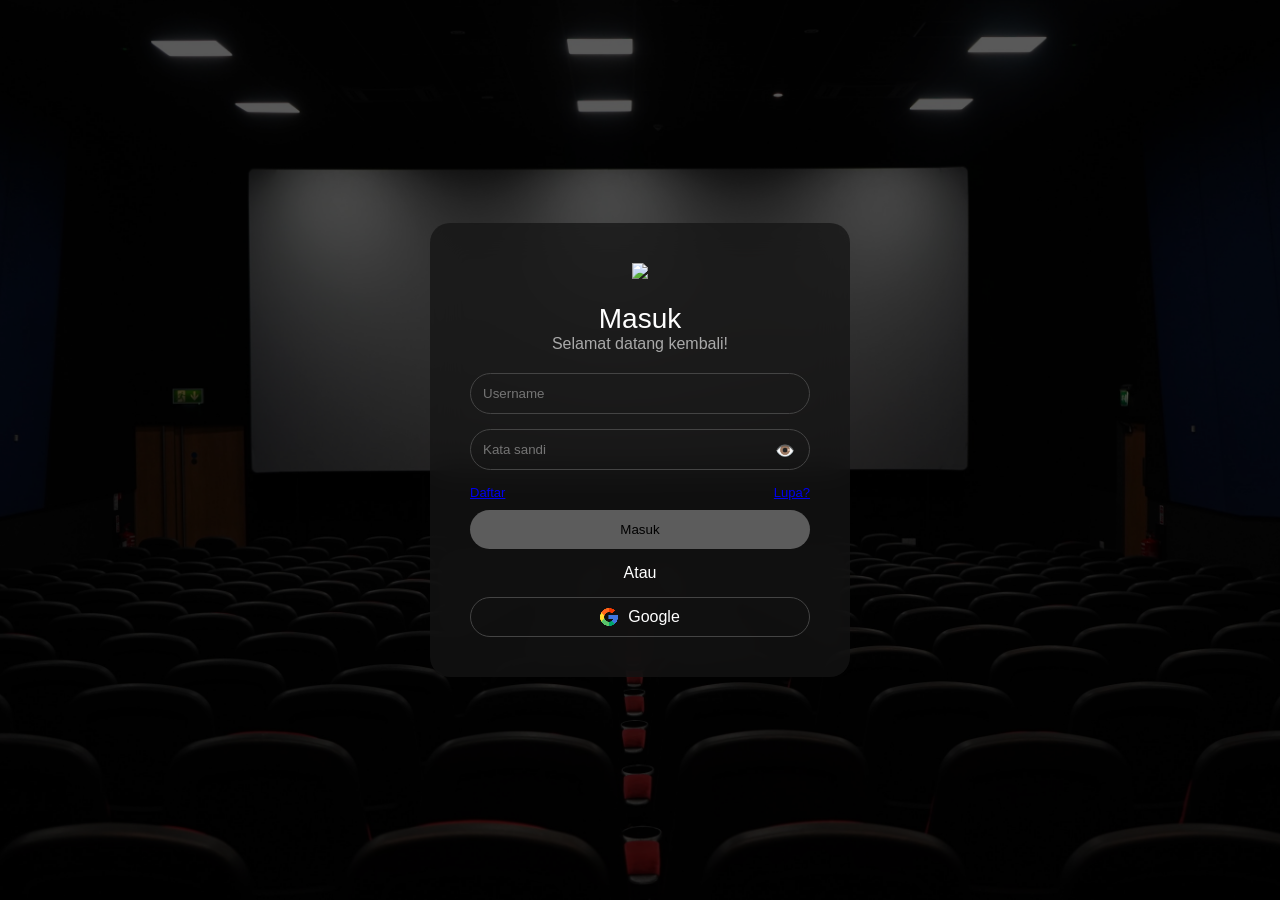
==== chill-movie/login.html @ 4b142b6c "first commit" ====
<!DOCTYPE html>
<html>
<head>
  <title>Login</title>
  <link rel="stylesheet" href="css/style.css">
</head>
<body class="auth-page login-bg">

<div class="auth-overlay"></div>

<div class="auth-card">
  <div class="logo">
    <img src="assets/logo.png">
  </div>

  <div class="auth-title">Masuk</div>
  <div class="auth-sub">Selamat datang kembali!</div>

  <div class="form-group">
    <input id="loginUser" type="text" placeholder="Username">
  </div>

  <div class="form-group">
    <input id="loginPass" type="password" placeholder="Kata sandi">
    <span class="toggle-password">👁️</span>
  </div>

  <div class="form-row">
    <a href="register.html">Daftar</a>
    <a href="#">Lupa?</a>
  </div>

  <button id="loginBtn" class="btn">Masuk</button>

  <div class="divider">Atau</div>

  <div class="btn-google">
    <img src="assets/google.png"> Google
  </div>
</div>

<script src="js/script.js"></script>
</body>
</html>
---- chill-movie/css/style.css ----
* {
  margin: 0;
  padding: 0;
  box-sizing: border-box;
  font-family: Inter, sans-serif;
}

body {
  background: #0c0f14;
  color: white;
}

/* AUTH */
.auth-page {
  height: 100vh;
  display: flex;
  justify-content: center;
  align-items: center;
}

.login-bg {
  background: url("../assets/bg-login.jpg") center/cover no-repeat;
}

.register-bg {
  background: url("../assets/bg-register.jpg") center/cover no-repeat;
}

.auth-overlay {
  position: absolute;
  width: 100%;
  height: 100%;
  background: rgba(0,0,0,0.65);
}

.auth-card {
  position: relative;
  width: 420px;
  padding: 40px;
  border-radius: 20px;
  background: rgba(20,20,20,0.75);
  backdrop-filter: blur(16px);
  z-index: 2;
}

.logo {
  text-align: center;
  margin-bottom: 20px;
}

.logo img {
  width: 120px;
}

.auth-title {
  text-align: center;
  font-size: 28px;
}

.auth-sub {
  text-align: center;
  color: #aaa;
  margin-bottom: 20px;
}

.form-group {
  margin-bottom: 15px;
  position: relative;
}

.form-group input {
  width: 100%;
  padding: 12px;
  border-radius: 999px;
  border: 1px solid #444;
  background: transparent;
  color: white;
}

.toggle-password {
  position: absolute;
  right: 15px;
  top: 12px;
  cursor: pointer;
}

.form-row {
  display: flex;
  justify-content: space-between;
  font-size: 13px;
  margin-bottom: 10px;
}

.btn {
  width: 100%;
  padding: 12px;
  border-radius: 999px;
  border: none;
  background: #5c5c5c;
  cursor: pointer;
}

.divider {
  text-align: center;
  margin: 15px 0;
}

.btn-google {
  display: flex;
  justify-content: center;
  gap: 10px;
  border: 1px solid #444;
  padding: 10px;
  border-radius: 999px;
  cursor: pointer;
}

/* NAVBAR */
.navbar {
  position: fixed;
  width: 100%;
  padding: 16px 40px;
  display: flex;
  justify-content: space-between;
  background: rgba(10,10,10,0.9);
}

.nav-left {
  display: flex;
  gap: 20px;
  align-items: center;
}

.nav-left img {
  height: 24px;
}

.nav-left a {
  color: #ccc;
  text-decoration: none;
}

.hero {
  height: 90vh;
  background: url("../assets/hero.jpg") center/cover no-repeat;
  display: flex;
  align-items: flex-end;
  padding: 80px 40px;
}

.section {
  padding: 40px;
}

.card-row {
  display: flex;
  gap: 12px;
  overflow-x: auto;
}

.card {
  min-width: 160px;
  height: 220px;
  border-radius: 10px;
  overflow: hidden;
}

.card img {
  width: 100%;
  height: 100%;
  object-fit: cover;
}

.footer {
  padding: 40px;
  background: #0a0a0a;
}
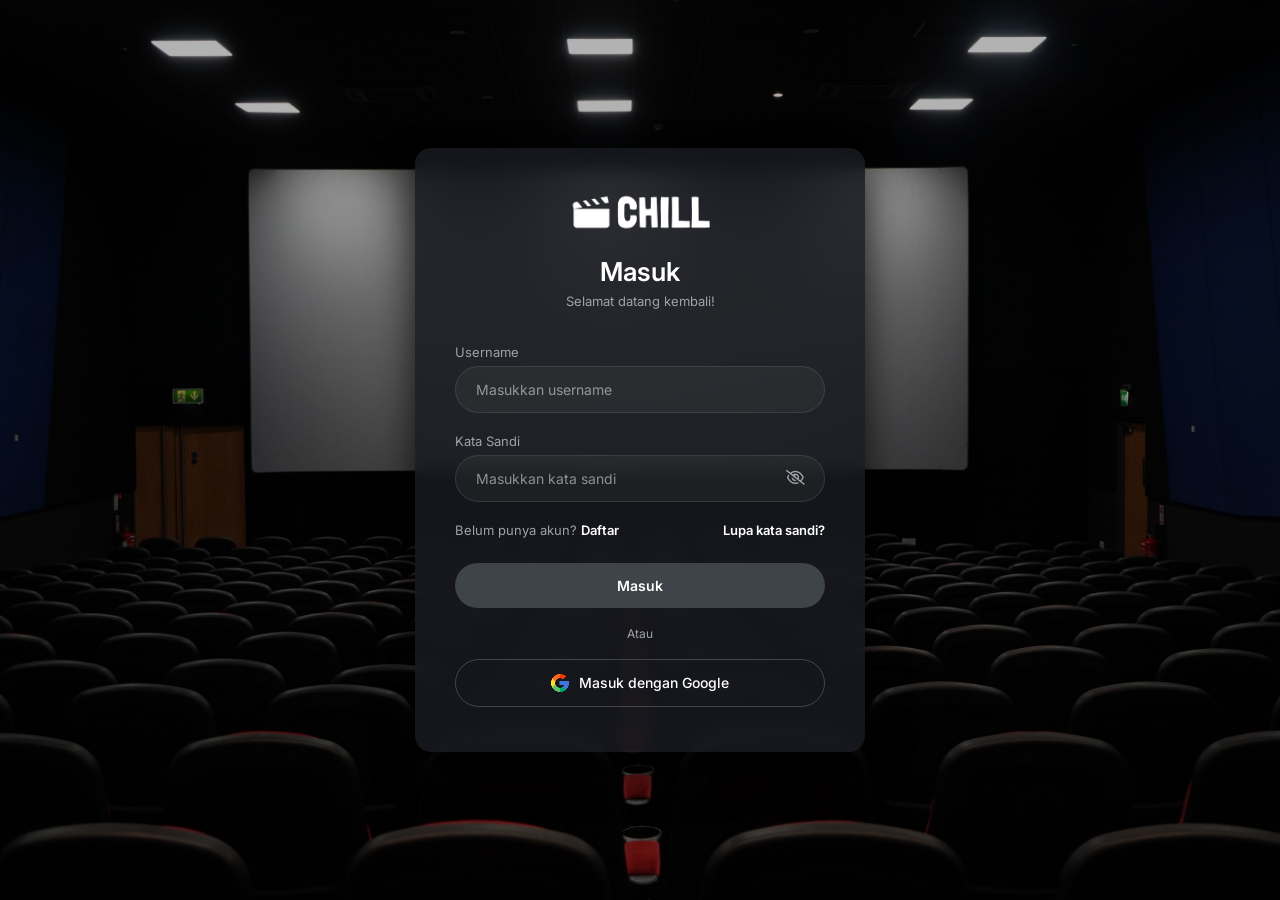
==== commit 0234c67f: "file terbaru" ====
--- a/chill-movie/login.html
+++ b/chill-movie/login.html
@@ -1,44 +1,49 @@
 <!DOCTYPE html>
-<html>
+<html lang="id">
 <head>
-  <title>Login</title>
+  <meta charset="UTF-8">
+  <meta name="viewport" content="width=device-width, initial-scale=1.0">
+  <title>Login - Chill</title>
+  <link href="https://fonts.googleapis.com/css2?family=Inter:wght@400;500;600&display=swap" rel="stylesheet">
+  <link href="https://cdnjs.cloudflare.com/ajax/libs/font-awesome/6.5.0/css/all.min.css" rel="stylesheet">
   <link rel="stylesheet" href="css/style.css">
 </head>
 <body class="auth-page login-bg">
 
-<div class="auth-overlay"></div>
+  <div class="auth-overlay"></div>
 
-<div class="auth-card">
-  <div class="logo">
-    <img src="assets/logo.png">
+  <div class="auth-card">
+    <img src="assets/Logo.png" alt="Chill Logo" class="logo-img">
+
+    <h2 class="auth-title">Masuk</h2>
+    <p class="auth-sub">Selamat datang kembali!</p>
+
+    <label>Username</label>
+    <div class="form-group">
+      <input id="loginUser" type="text" placeholder="Masukkan username">
+    </div>
+
+    <label>Kata Sandi</label>
+    <div class="form-group">
+      <input id="loginPass" type="password" placeholder="Masukkan kata sandi">
+      <i class="fa-regular fa-eye-slash toggle-password"></i>
+    </div>
+
+    <div class="form-row">
+      <span>Belum punya akun? <a href="register.html">Daftar</a></span>
+      <a href="#">Lupa kata sandi?</a>
+    </div>
+
+    <button id="loginBtn" class="btn btn-login">Masuk</button>
+
+    <div class="divider">Atau</div>
+
+    <button class="btn-google">
+      <img src="assets/google.png" alt="Google Icon">
+      <span>Masuk dengan Google</span>
+    </button>
   </div>
 
-  <div class="auth-title">Masuk</div>
-  <div class="auth-sub">Selamat datang kembali!</div>
-
-  <div class="form-group">
-    <input id="loginUser" type="text" placeholder="Username">
-  </div>
-
-  <div class="form-group">
-    <input id="loginPass" type="password" placeholder="Kata sandi">
-    <span class="toggle-password">👁️</span>
-  </div>
-
-  <div class="form-row">
-    <a href="register.html">Daftar</a>
-    <a href="#">Lupa?</a>
-  </div>
-
-  <button id="loginBtn" class="btn">Masuk</button>
-
-  <div class="divider">Atau</div>
-
-  <div class="btn-google">
-    <img src="assets/google.png"> Google
-  </div>
-</div>
-
-<script src="js/script.js"></script>
+  <script src="js/script.js"></script>
 </body>
 </html>
--- a/chill-movie/css/style.css
+++ b/chill-movie/css/style.css
@@ -1,21 +1,23 @@
+/* ================= RESET ================= */
 * {
   margin: 0;
   padding: 0;
   box-sizing: border-box;
-  font-family: Inter, sans-serif;
+  font-family: "Inter", sans-serif;
 }
 
 body {
   background: #0c0f14;
-  color: white;
-}
-
-/* AUTH */
+  color: #fff;
+}
+
+/* ================= AUTH LAYOUT ================= */
 .auth-page {
   height: 100vh;
   display: flex;
+  align-items: center;
   justify-content: center;
-  align-items: center;
+  position: relative;
 }
 
 .login-bg {
@@ -26,152 +28,184 @@
   background: url("../assets/bg-register.jpg") center/cover no-repeat;
 }
 
+/* Overlay Gelap */
 .auth-overlay {
   position: absolute;
-  width: 100%;
-  height: 100%;
-  background: rgba(0,0,0,0.65);
-}
-
+  inset: 0;
+  background: rgba(0, 0, 0, 0.3);
+}
+
+/* ================= CARD ================= */
 .auth-card {
   position: relative;
-  width: 420px;
-  padding: 40px;
-  border-radius: 20px;
-  background: rgba(20,20,20,0.75);
-  backdrop-filter: blur(16px);
-  z-index: 2;
-}
-
-.logo {
-  text-align: center;
-  margin-bottom: 20px;
-}
-
-.logo img {
-  width: 120px;
+  width: 450px; /* Sedikit dirampingkan */
+  padding: 45px 40px;
+  border-radius: 16px; /* Sudut lebih kotak */
+  background: rgba(24, 26, 32, 0.85);
+  backdrop-filter: blur(8px);
+  -webkit-backdrop-filter: blur(8px);
+  box-shadow: 0 20px 40px rgba(0, 0, 0, 0.8); 
+  z-index: 10;
+}
+
+/* ================= LOGO & HEADER ================= */
+.logo-img {
+  width: 140px;
+  display: block;
+  margin: 0 auto 25px;
 }
 
 .auth-title {
   text-align: center;
-  font-size: 28px;
+  font-size: 26px;
+  font-weight: 600;
+  margin-bottom: 6px;
 }
 
 .auth-sub {
   text-align: center;
-  color: #aaa;
+  font-size: 13px;
+  color: #a1a1aa;
+  margin-bottom: 35px;
+}
+
+/* ================= FORM ELEMENTS ================= */
+label {
+  display: block;
+  font-size: 13px;
+  color: #a1a1aa;
+  margin-bottom: 6px;
+}
+
+.form-group {
   margin-bottom: 20px;
-}
-
-.form-group {
-  margin-bottom: 15px;
   position: relative;
 }
 
 .form-group input {
   width: 100%;
-  padding: 12px;
+  padding: 14px 20px;
   border-radius: 999px;
-  border: 1px solid #444;
-  background: transparent;
-  color: white;
-}
-
+  background: rgba(255, 255, 255, 0.04);
+  border: 1px solid rgba(255, 255, 255, 0.1);
+  color: #fff;
+  outline: none;
+  transition: 0.3s;
+  font-size: 14px;
+}
+
+.form-group input::placeholder {
+  color: rgba(255, 255, 255, 0.5);
+}
+
+.form-group input:focus {
+  border-color: rgba(255, 255, 255, 0.5);
+}
+
+/* Toggle Password Icon */
 .toggle-password {
   position: absolute;
-  right: 15px;
-  top: 12px;
+  right: 20px;
+  top: 15px;
+  font-size: 15px;
+  color: #a1a1aa;
   cursor: pointer;
-}
-
+  user-select: none;
+  transition: 0.2s;
+}
+
+.toggle-password:hover {
+  color: #fff;
+}
+
+/* Form Links */
 .form-row {
   display: flex;
   justify-content: space-between;
   font-size: 13px;
-  margin-bottom: 10px;
-}
-
+  margin: 10px 0 25px;
+  color: #a1a1aa;
+}
+
+.form-row a {
+  color: #fff;
+  text-decoration: none;
+  font-weight: 600; /* Ditebalkan sedikit */
+}
+
+.form-row a:hover {
+  text-decoration: underline;
+}
+
+/* ================= BUTTONS ================= */
 .btn {
   width: 100%;
-  padding: 12px;
+  padding: 14px;
   border-radius: 999px;
   border: none;
-  background: #5c5c5c;
+  font-size: 14px;
   cursor: pointer;
+  font-weight: 600;
+  transition: 0.3s;
+}
+
+.btn-login {
+  background: #3f434a; /* Abu-abu gelap sesuai template */
+  color: #fff;
+}
+
+.btn-login:hover {
+  background: #525760;
 }
 
 .divider {
   text-align: center;
-  margin: 15px 0;
-}
-
+  margin: 18px 0;
+  font-size: 12px;
+  color: #a1a1aa;
+}
+
+/* Google Button */
 .btn-google {
   display: flex;
+  align-items: center;
   justify-content: center;
   gap: 10px;
-  border: 1px solid #444;
-  padding: 10px;
+  padding: 14px;
   border-radius: 999px;
+  border: 1px solid rgba(255, 255, 255, 0.2);
+  background: transparent;
   cursor: pointer;
-}
-
-/* NAVBAR */
-.navbar {
-  position: fixed;
+  transition: all 0.3s ease;
   width: 100%;
-  padding: 16px 40px;
-  display: flex;
-  justify-content: space-between;
-  background: rgba(10,10,10,0.9);
-}
-
-.nav-left {
-  display: flex;
-  gap: 20px;
-  align-items: center;
-}
-
-.nav-left img {
-  height: 24px;
-}
-
-.nav-left a {
-  color: #ccc;
-  text-decoration: none;
-}
-
-.hero {
-  height: 90vh;
-  background: url("../assets/hero.jpg") center/cover no-repeat;
-  display: flex;
-  align-items: flex-end;
-  padding: 80px 40px;
-}
-
-.section {
-  padding: 40px;
-}
-
-.card-row {
-  display: flex;
-  gap: 12px;
-  overflow-x: auto;
-}
-
-.card {
-  min-width: 160px;
-  height: 220px;
-  border-radius: 10px;
-  overflow: hidden;
-}
-
-.card img {
-  width: 100%;
-  height: 100%;
-  object-fit: cover;
-}
-
-.footer {
-  padding: 40px;
-  background: #0a0a0a;
+  color: white;
+  font-size: 14px;
+  font-weight: 500;
+}
+
+.btn-google:hover {
+  background: rgba(255, 255, 255, 0.15);
+  border-color: rgba(255, 255, 255, 0.5);
+  transform: translateY(-2px); /* Tombol sedikit terangkat ke atas */
+  box-shadow: 0 5px 15px rgba(0, 0, 0, 0.3); /* Muncul bayangan */
+}
+
+.btn-google:active {
+  transform: translateY(0); /* Tombol turun lagi saat diklik */
+}
+
+/* ================= RESPONSIVE (MOBILE) ================= */
+@media (max-width: 768px) {
+  .auth-card {
+    width: 90%;
+    padding: 35px 25px;
+  }
+
+  .auth-title {
+    font-size: 24px;
+  }
+
+  .logo-img {
+    width: 110px;
+  }
 }
